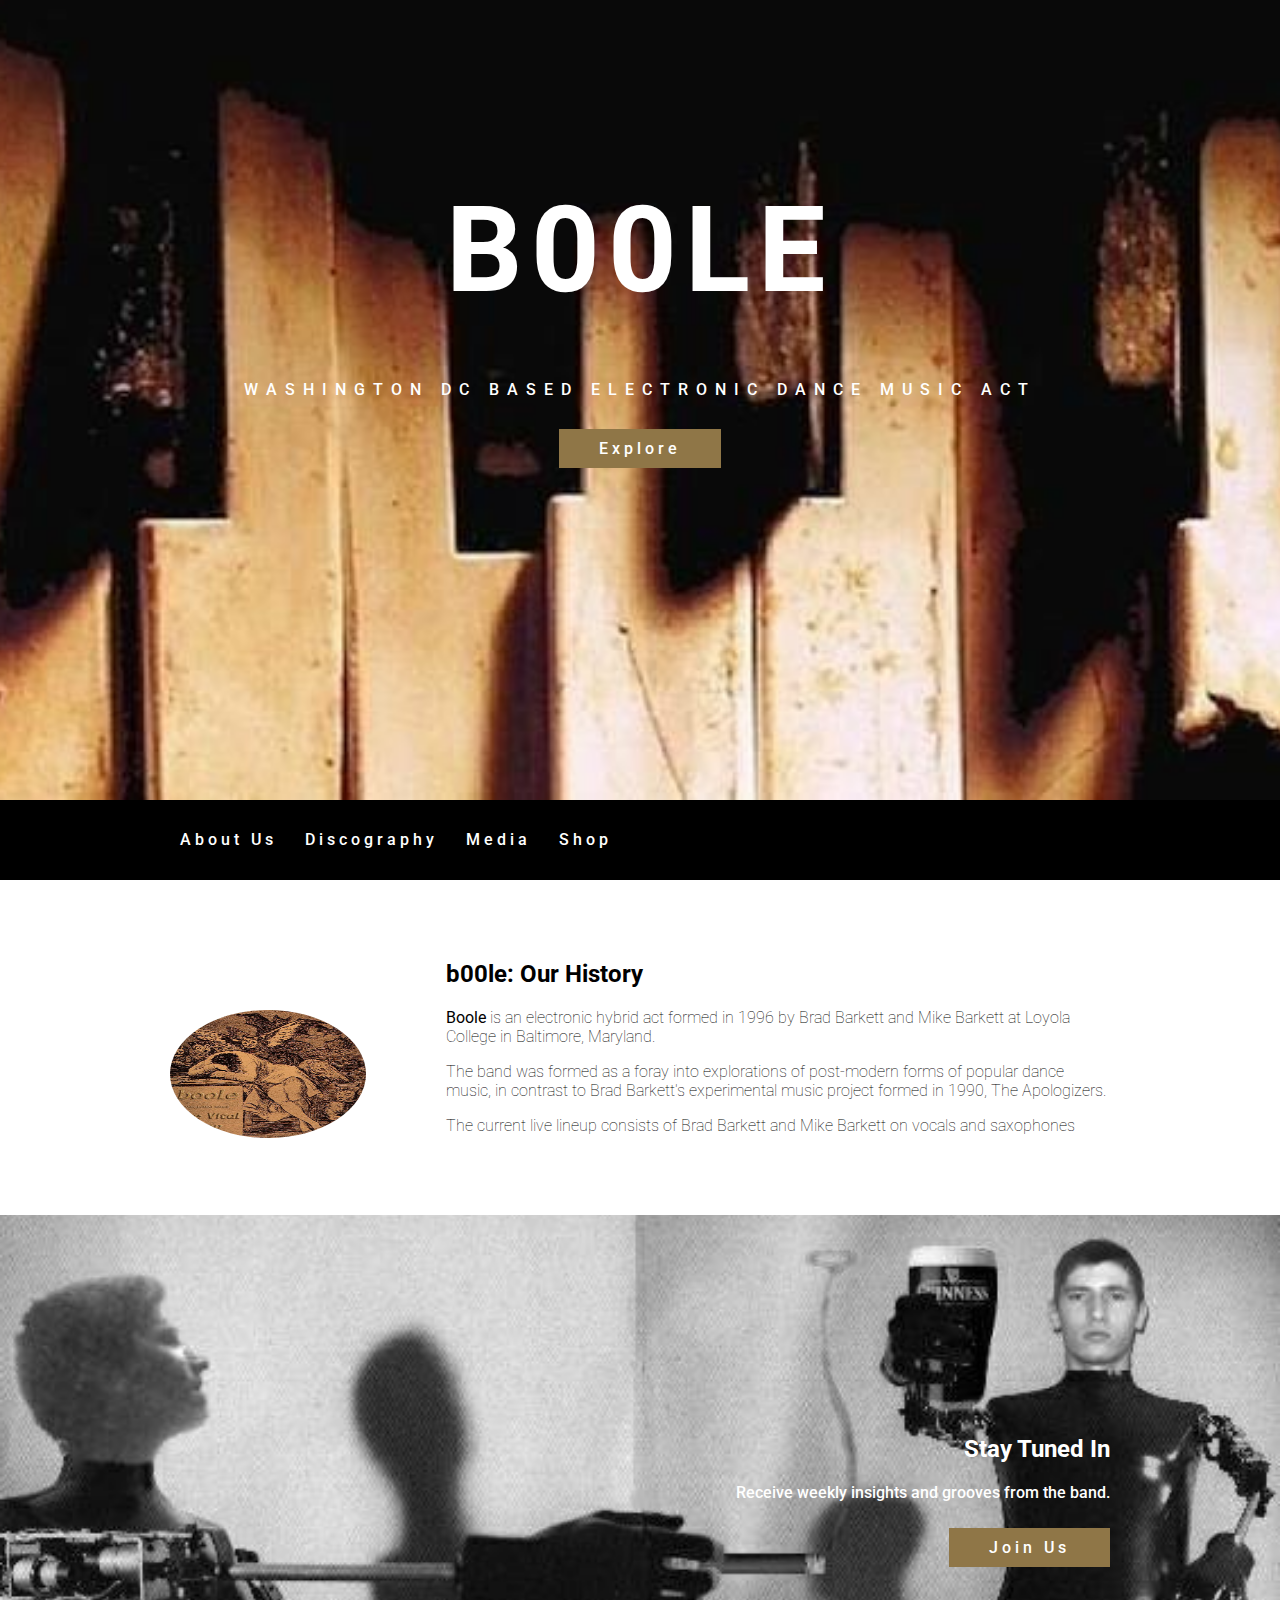
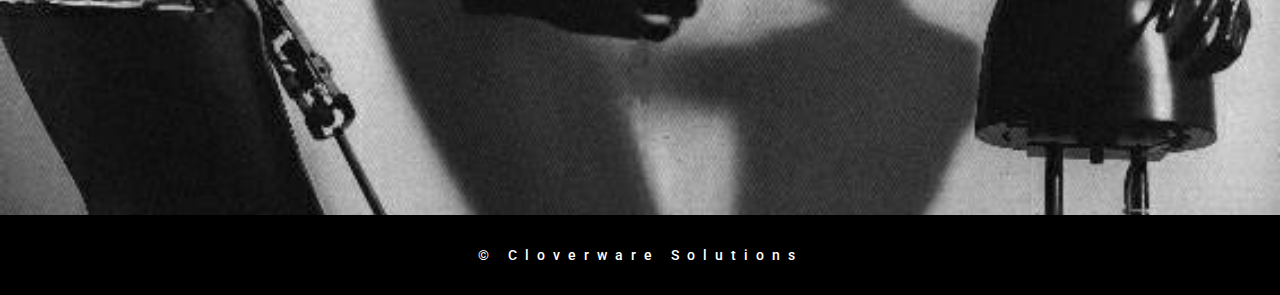
==== index.html @ bdf71f53 "first push" ====
<!DOCTYPE html>
<html lang="en">
<head>
    <meta charset="UTF-8">
    <meta http-equiv="X-UA-Compatible" content="IE=edge">
    <meta name="viewport" content="width=device-width, initial-scale=1.0">
    <link href="https://fonts.googleapis.com/css?family=Roboto:400,300,500,100" rel="stylesheet" type="text/css">
    <link href="style.css" type="text/css" rel="stylesheet">
    <title>practice-site</title>
</head>
<body>
    <div class="header">
        <div class="container">
            <h1>b00le</h1>
            <p>Washington DC based electronic dance music act</p>
            <a class="btn" href="#">Explore</a>
        </div>
    </div>
    
    <div class="nav">
        <div class="container">
            <ul>
                <li>About Us</li>
                <li>Discography</li>
                <li>Media</li>
                <li>Shop</li>
            </ul>
        </div>
    </div>
    <div class="main">
        <div class="container">
            <img class="history-img" src="images/the-vital-few.jpg" height="128" width="196">
            <h2>b00le: Our History</h2>
            <p><strong>Boole</strong> is an electronic hybrid act formed in 1996 by Brad Barkett and Mike Barkett at Loyola College in Baltimore, Maryland.</p>
            <p>The band was formed as a foray into explorations of post-modern forms of popular dance music, in contrast to Brad Barkett's experimental music project formed in 1990, The Apologizers.</p>
            <p>The current live lineup consists of Brad Barkett and Mike Barkett on vocals and saxophones</p>
        </div>
    </div>
    <div class="jumbotron">
        <div class="container">
            <h2>Stay Tuned In</h2>
            <p>Receive weekly insights and grooves from the band.</p>
            <a class="btn" href="#">Join Us</a>
        </div>
    </div>
    <div class="footer">
        <div class="contianer">
            <p>&copy; Cloverware Solutions</p>
        </div>
    </div>
</body>
</html>
---- style.css ----
html, body {
    margin: 0;
    padding: 0;
}

body {
    font-family: 'Roboto', sans-serif;
    font-weight: 100;
}

.container {
    margin: 0 auto;
    max-width: 940px;
    padding: 0 10px;
}

.header {
    background: url(images/boole-banner.jpg) no-repeat center center;
    background-size: cover;
    height: 800px;
    text-align: center;
    font-weight: 500;
    letter-spacing: 8px;
}

.header .container {
    position: relative;
    top: 200px;
}

.header h1 {
    color: #fff;
    line-height: 100px;
    font-size: 80px;
    margin-top: 0;
    margin-bottom: 80px;
    text-transform: uppercase;
}

@media (min-width:850px) {
    .header h1 {
        font-size: 120px;
    }
}

.header p {
    color: #fff;
    font-weight: 500;
    letter-spacing: 8px;
    margin-bottom: 40px;
    margin-top: 0;
    text-transform: uppercase;
}
.btn {
    color: #fff;
    font-weight: 500;
    letter-spacing: 4px;
    background: rgb(143, 118, 71);
    padding: 10px 40px;
    text-decoration: none; 
    transition: background .5s; 
  }
  
  .nav { 
    background: #000;
    font-weight: 500;
    letter-spacing: 4px;
    height: 80px; 
    width: 100%;
  }
  
  .nav ul {
    height: 80px;
    list-style: none;
    margin: 0 auto; 
    padding: 0;
  }
  
  .nav ul li {
    color: #fff;
    display: inline-block; 
    height: 80px;
    line-height: 80px; 
    list-style: none;
    padding: 0 10px;
    transition: background .5s; 
  }
  
  .btn:hover, .nav ul li:hover {
    background: #4b4523;
    cursor: pointer; 
    transition: background .5s;  
  }
  
  .main .container {
    margin: 80px auto;
  }
  
  .main img {
    float: left;
    margin: 50px 80px 50px 0;
  }

  .main .history-img {
    border-radius: 50%;
  }

  .jumbotron {
    background: url(images/boole-history.jpg) center center;
    background-size: cover;
    height: 600px;
  }

  .jumbotron .container {
    position: relative;
    top: 220px;
  }
  
  .jumbotron h2 {
    color: #fff;
    text-align: right; 
  }
  
  .jumbotron p {
    color: #fff; 
    text-align: right; 
    font-weight: 500;
  }
  
  .jumbotron .btn {
    margin: 10px 0 0;
    float: right; 
  }
  
  .footer { 
    background: #000;
    height: 30px; 
    padding-bottom: 50px;
  }
  
  .footer p { 
    color: #fff;
    font-size: 14px;  
    height: 30px; 
    line-height: 80px;
    font-weight: 500;
    letter-spacing: 8px;
    text-align: center;
    margin: 0;  
  }
  
  @media (max-width: 500px) {
    .header h1 {
      font-size: 50px;
      line-height: 64px;
    }
  
    .main, .jumbotron {
      padding: 0 30px;
    }
  
    .main img {
      width: 100%;
    }
  }
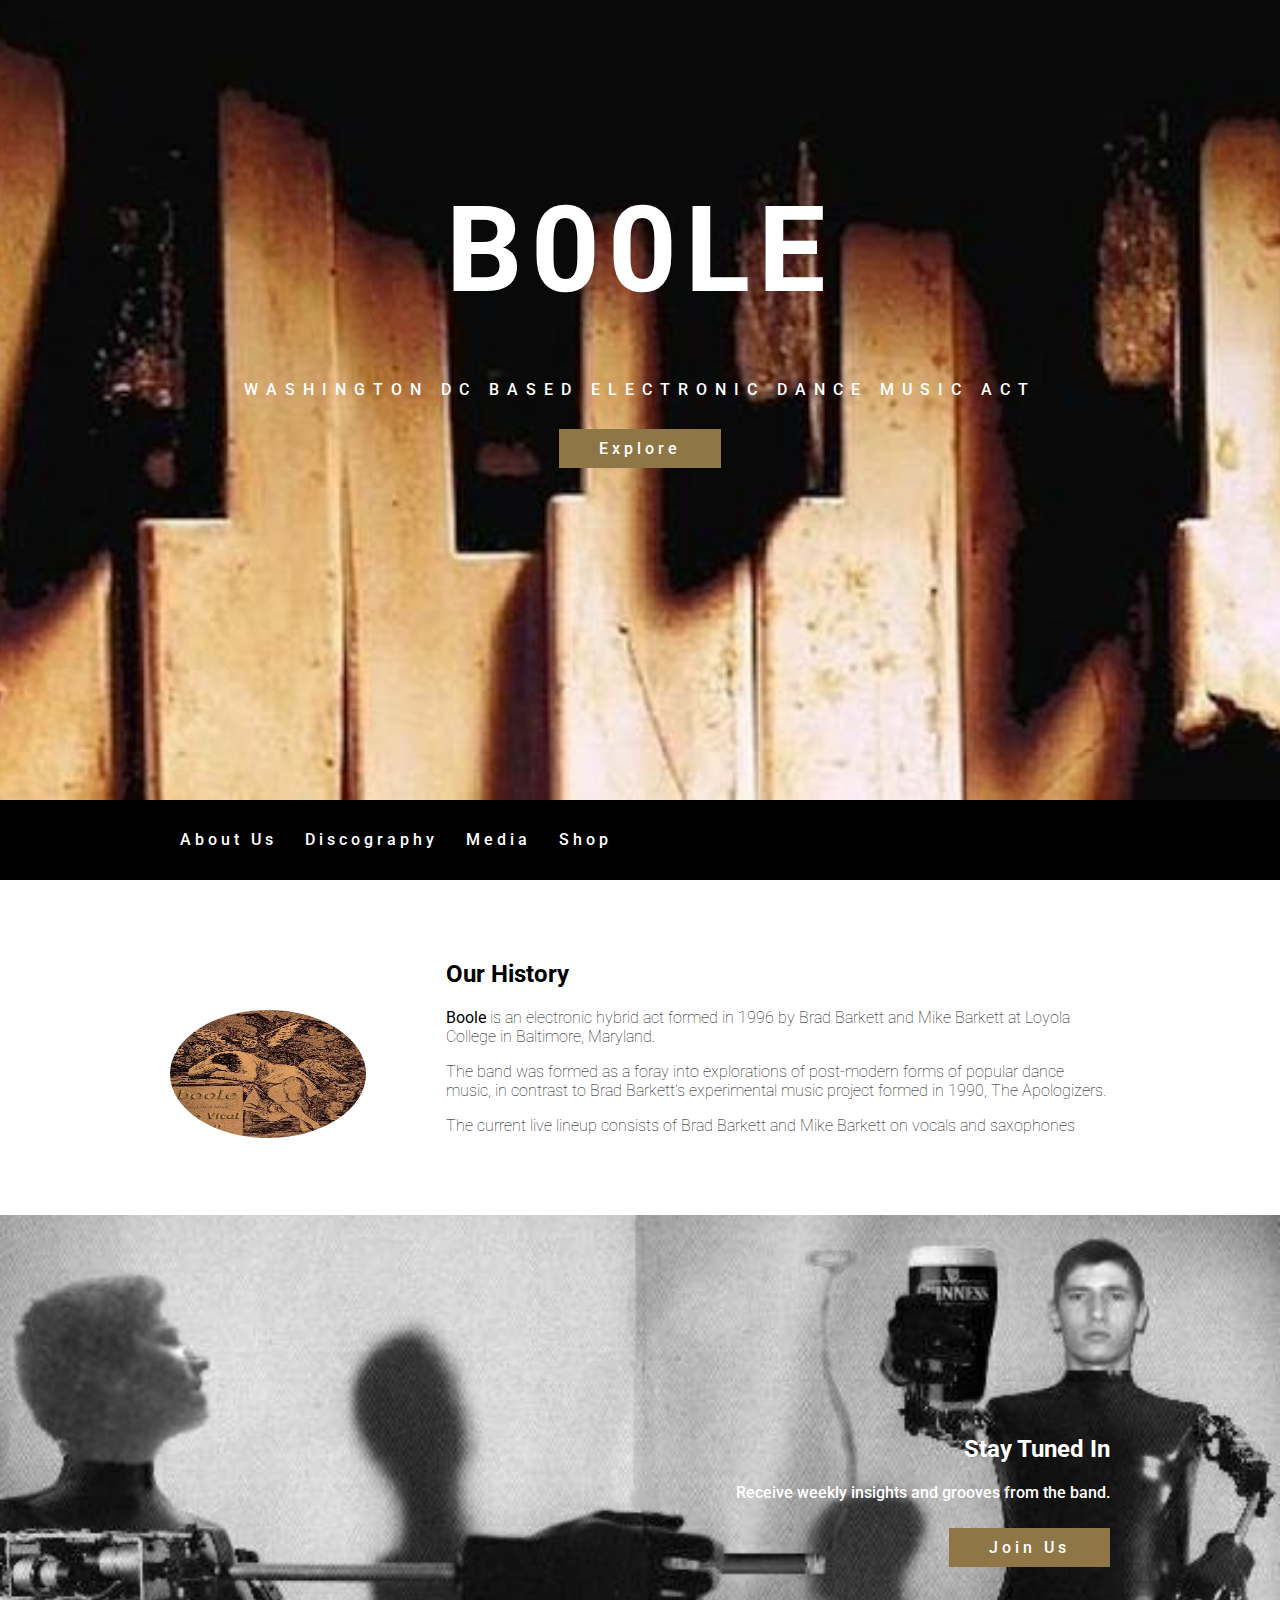
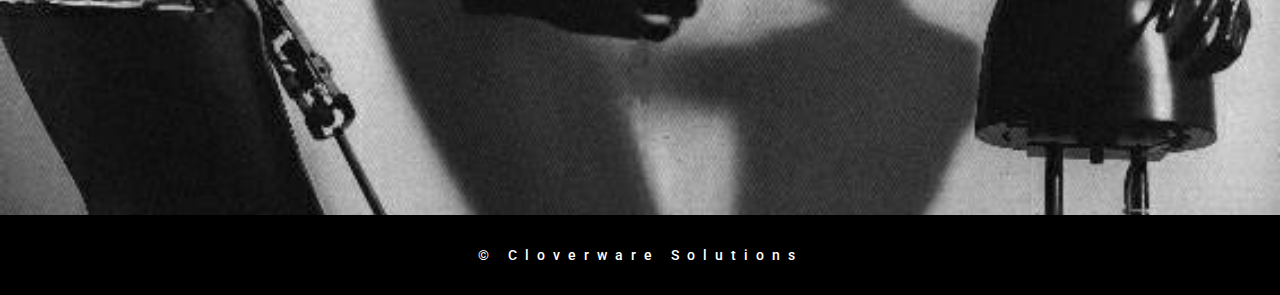
==== commit b321d7ed: "tweaks to web tab" ====
--- a/index.html
+++ b/index.html
@@ -6,7 +6,8 @@
     <meta name="viewport" content="width=device-width, initial-scale=1.0">
     <link href="https://fonts.googleapis.com/css?family=Roboto:400,300,500,100" rel="stylesheet" type="text/css">
     <link href="style.css" type="text/css" rel="stylesheet">
-    <title>practice-site</title>
+    <link rel="icon" href="images/the-vital-few.jpg" type="image/icon type">
+    <title>boole</title>
 </head>
 <body>
     <div class="header">
@@ -30,7 +31,7 @@
     <div class="main">
         <div class="container">
             <img class="history-img" src="images/the-vital-few.jpg" height="128" width="196">
-            <h2>b00le: Our History</h2>
+            <h2>Our History</h2>
             <p><strong>Boole</strong> is an electronic hybrid act formed in 1996 by Brad Barkett and Mike Barkett at Loyola College in Baltimore, Maryland.</p>
             <p>The band was formed as a foray into explorations of post-modern forms of popular dance music, in contrast to Brad Barkett's experimental music project formed in 1990, The Apologizers.</p>
             <p>The current live lineup consists of Brad Barkett and Mike Barkett on vocals and saxophones</p>
